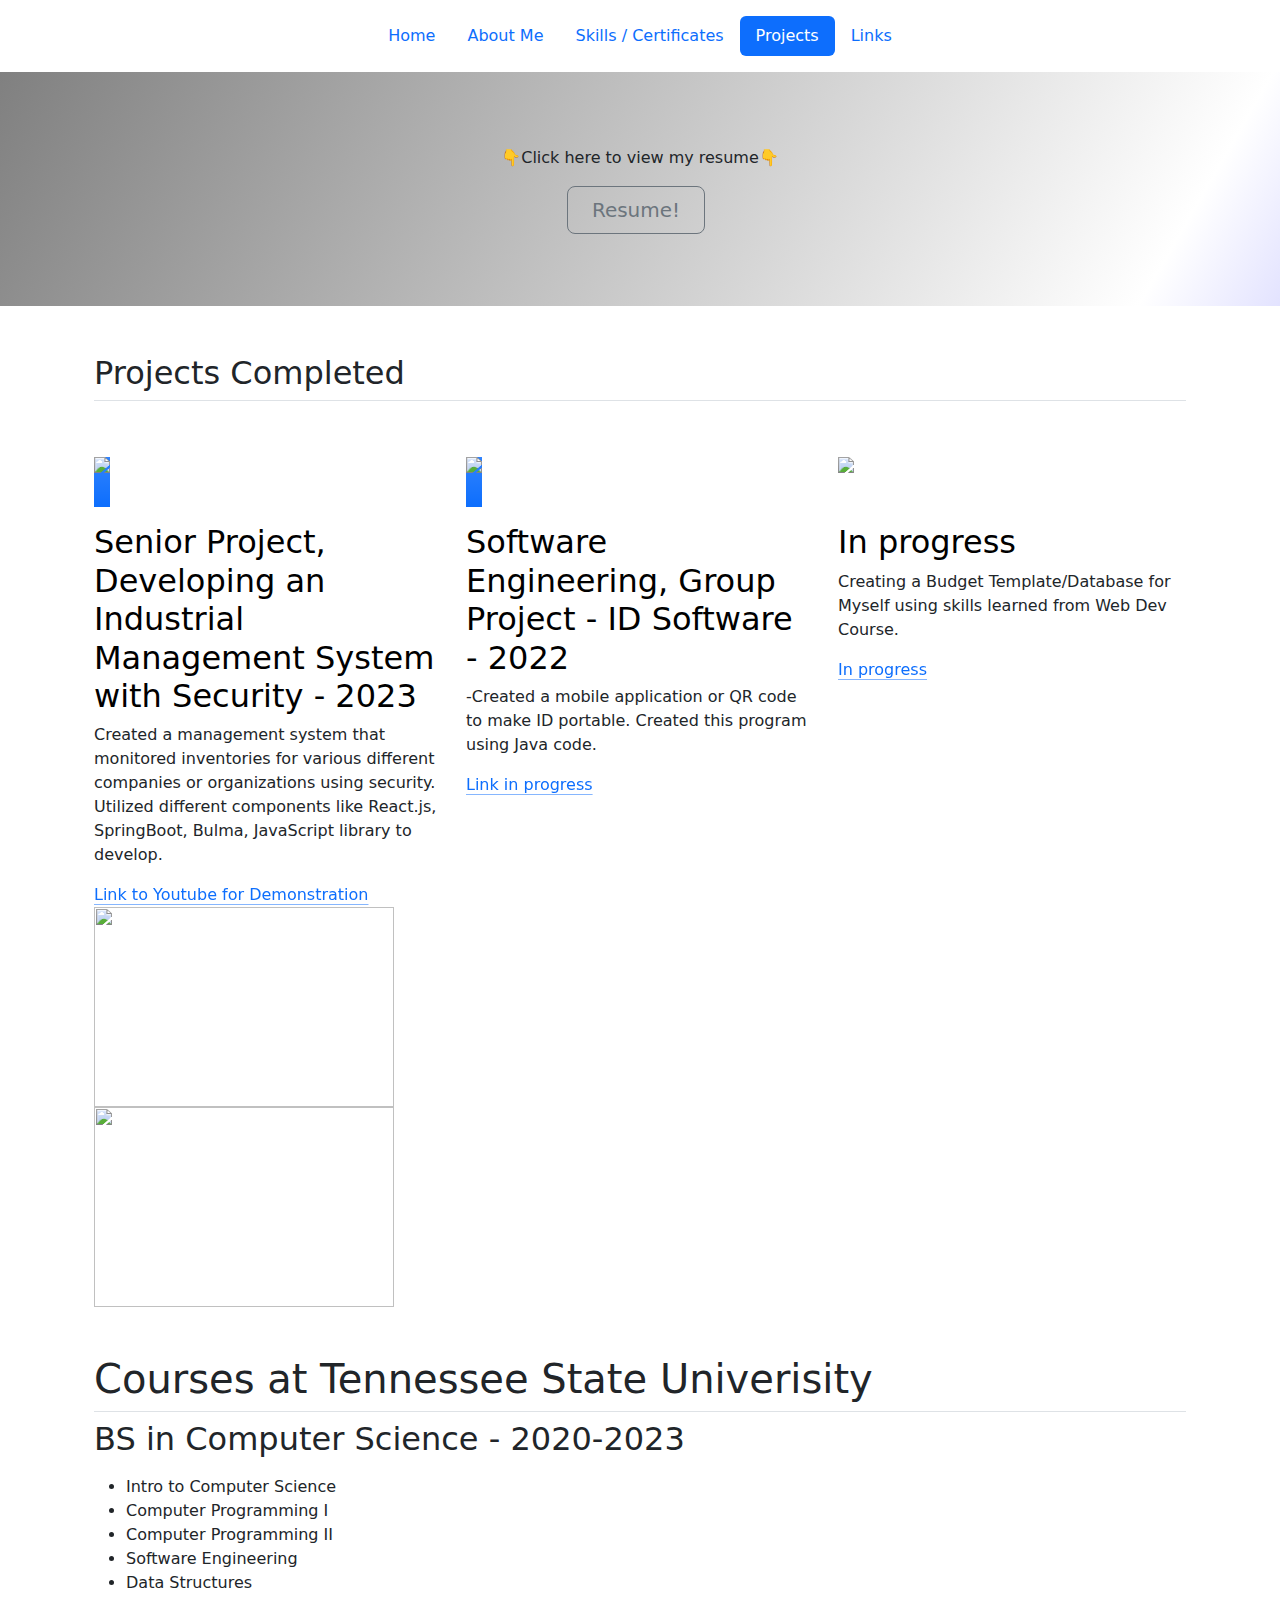
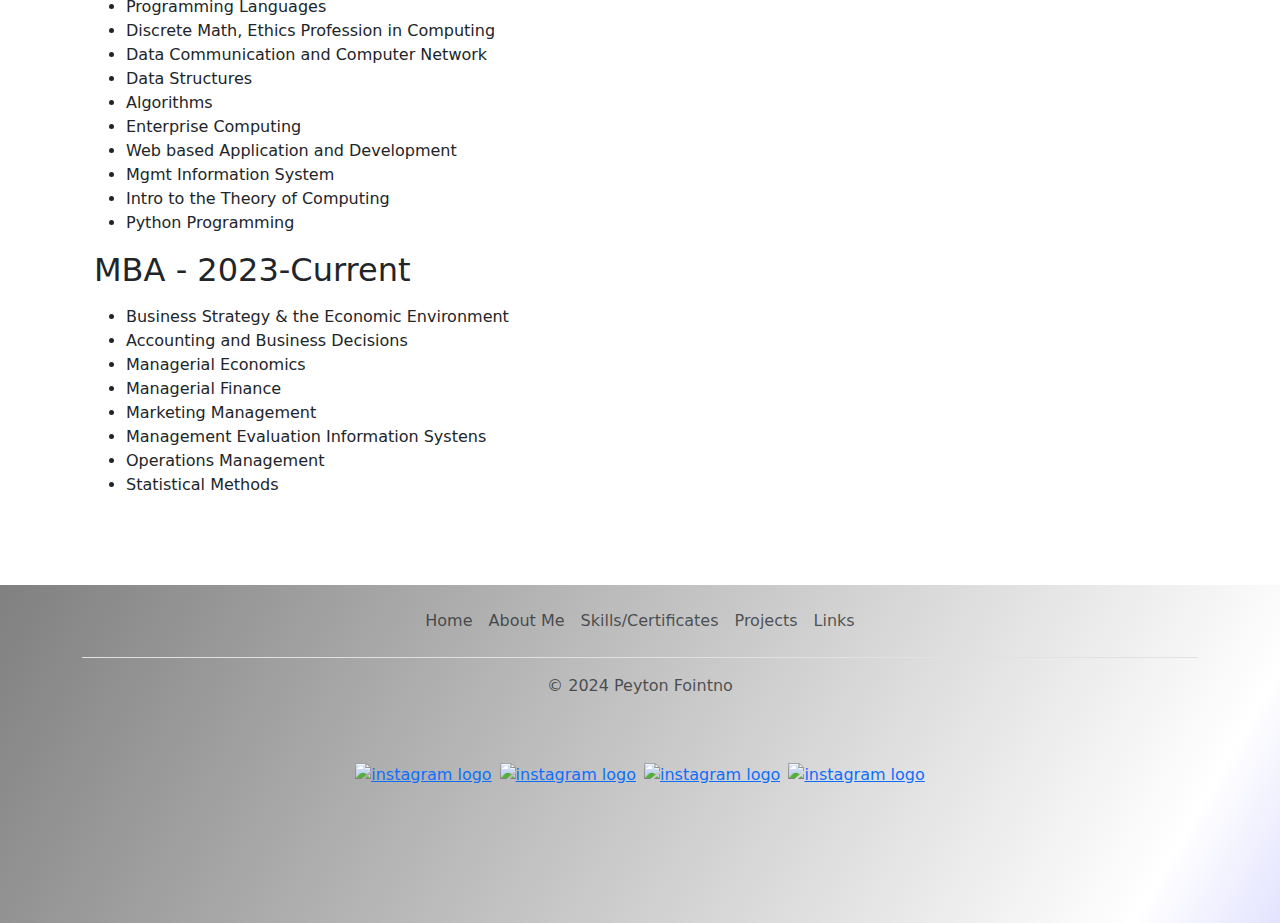
==== projects.html @ bd677a46 "Add files via upload" ====
<!DOCTYPE html>
<html lang="en">
<head>
    <meta charset="UTF-8">
    <meta name="viewport" content="width=device-width, initial-scale=1.0">
    <title>Peyton Fointno's Projects</title>
    <link href="https://cdn.jsdelivr.net/npm/bootstrap@5.3.3/dist/css/bootstrap.min.css" rel="stylesheet" integrity="sha384-QWTKZyjpPEjISv5WaRU9OFeRpok6YctnYmDr5pNlyT2bRjXh0JMhjY6hW+ALEwIH" crossorigin="anonymous">
    <link rel="stylesheet" href="./styles.css">
</head>
<body>
    <section>
        <div class="container">
        <header class="d-flex justify-content-center py-3 ">
          <ul class="nav nav-pills">
            <li class="nav-item"><a href="index.html" class="nav-link " >Home</a></li>
            <li class="nav-item"><a href="about.html" class="nav-link">About Me</a></li>
            <li class="nav-item"><a href="skills.html" class="nav-link">Skills / Certificates</a></li>
            <li class="nav-item"><a href="projects.html" class="nav-link active" aria-current="page">Projects</a></li>
            <li class="nav-item"><a href="links.html" class="nav-link">Links</a></li>
          </ul>
        </header>
      </div>
    </section>
    <section title="start" class="gradient-background"> 
        <div class="start-container pb-5">
        <div class="px-4 py-2 my-3 text-center">
              <p>👇Click here to view my resume👇</p>
        
              <a href="./images/PeytonFointno_Resume.pdf" >
                <button type="button" class="btn btn-outline-secondary btn-lg px-4 me-md-2">Resume!</button></a>
            </div>
          </div>
        </div>
     </section>
    <section>
        <div class="container px-4 py-5" id="featured-3">
            <h2 class="pb-2 border-bottom">Projects Completed</h2>
            <div class="row g-4 py-5 row-cols-1 row-cols-lg-3">
              <div class="feature col">
                <div class="feature-icon d-inline-flex align-items-center justify-content-center text-bg-primary bg-gradient fs-2 mb-3">
                  <!-- <svg class="bi" width="1em" height="1em"><use xlink:href="#collection"></use></svg> -->
                  <img src="./images/tsu.png" style="height: 50px;"/></p> 
                </div>
                <h3 class="fs-2 text-body-emphasis">
                    Senior Project, Developing an Industrial Management System with Security - 2023</h3>
                <p>Created a management system that monitored inventories for various different companies or organizations using security. Utilized different components like React.js, SpringBoot, Bulma, JavaScript library to develop.
                    </p>
                <a href="https://youtu.be/lSQQSUp9XQw" class="icon-link">
                  Link to Youtube for Demonstration
                  <svg class="bi"><use xlink:href="#chevron-right"></use></svg>
                </a>
                <img src="./images/project.png" style="height: 200px; width: 300px;"/>
                <img src="./images/project2.png" style="height: 200px; width: 300px;"/>
              </div>
              <div class="feature col">
                <div class="feature-icon d-inline-flex align-items-center justify-content-center text-bg-primary bg-gradient fs-2 mb-3">
                  <!-- <svg class="bi" width="1em" height="1em"><use xlink:href="#people-circle"></use></svg> -->
                  <img src="./images/tsu.png" style="height: 50px;"/></p> 
                </div>
                <h3 class="fs-2 text-body-emphasis">
                    Software Engineering, Group Project - ID Software - 2022</h3>
                <p>-Created a mobile application or QR code to make ID portable. Created this program using Java code.</p>
                <a href="#" class="icon-link">
                  Link in progress
                  <svg class="bi"><use xlink:href="#chevron-right"></use></svg>
                </a>
              </div>
              <div class="feature col">
                <div class="feature-icon d-inline-flex align-items-center justify-content-center t bg-gradient fs-2 mb-3">
                  <!-- <svg class="bi" width="1em" height="1em"><use xlink:href="#toggles2"></use></svg> -->
                  <img src="./icons/bouncing-circles.svg" style="height: 50px;"/></p> 
                  
                </div>
                <h3 class="fs-2 text-body-emphasis">In progress</h3>
                <p>Creating a Budget Template/Database for Myself using skills learned from Web Dev Course.</p>
                <a href="#" class="icon-link">
                  In progress
                  <svg class="bi"><use xlink:href="#chevron-right"></use></svg>
                </a>
              </div>

        </div>
        <div>
            <h1 class="pb-2 border-bottom">Courses at Tennessee State Univerisity</h1>
            <h2 class="pb-2">BS in Computer Science - 2020-2023</h2>
            <ul>
            <li>Intro to Computer Science</li>
            <li> Computer Programming I</li>
            <li>Computer Programming II</li>
            <li> Software Engineering</li>
            <li> Data Structures</li>
            <li> Programming Languages</li>
            <li>Discrete Math, Ethics Profession in Computing</li>
            <li>Data Communication and Computer Network</li>
            <li> Data Structures</li>
            <li> Algorithms</li>
            <li> Enterprise Computing</li>
            <li>Web based Application and Development</li>
            <li> Mgmt Information System</li>
            <li> Intro to the Theory of Computing</li>
            <li> Python Programming</li>
          </ul>
          <h2 class="pb-2"> MBA - 2023-Current</h2>
          <ul>
            <li>Business Strategy & the Economic Environment</li>
            <li> Accounting and Business Decisions</li>
            <li>Managerial Economics</li>
            <li> Managerial Finance</li>
            <li> Marketing Management</li>
            <li> Management Evaluation Information Systens</li>
            <li>Operations Management</li>
            <li>Statistical Methods</li>
          </ul>
      </div>
          </div>
    </section>
    <section title="footer" class="gradient-background pb-5">
        <div class="container">
            <footer class="py-3 my-4">
              <ul class="nav justify-content-center border-bottom pb-3 mb-3">
                <li class="nav-item"><a href="index.html" class="nav-link px-2 text-body-secondary">Home</a></li>
                <li class="nav-item"><a href="about.html" class="nav-link px-2 text-body-secondary">About Me</a></li>
                <li class="nav-item"><a href="skills.html" class="nav-link px-2 text-body-secondary">Skills/Certificates</a></li>
                <li class="nav-item"><a href="projects.html" class="nav-link px-2 text-body-secondary">Projects</a></li>
                <li class="nav-item"><a href="links.html" class="nav-link px-2 text-body-secondary">Links</a></li>
              </ul>
              <p class="text-center text-body-secondary">© 2024 Peyton Fointno</p>
              <div class="d-flex gap-2 justify-content-center py-5">
                <a href=https://www.instagram.com/peyfointno/">
                    <img src="./icons/instagram-2016-5.svg" alt="instagram logo" style="height:30px;">
                  </a>
                  <a href=https://x.com/pey_fointno/">
                    <img src="./icons/twitter-6.svg" alt="instagram logo" style="height:30px;">
                  </a>
                  <a href=https://www.linkedin.com/in/peyton-fointno-362b26247/">
                    <img src="./icons/linkedin-icon-2.svg" alt="instagram logo" style="height:30px;">
                  </a>
                  <a href=https://github.com/pfointno/">
                    <img src="./icons/github-icon-2.svg" alt="instagram logo" style="height:30px;">
                  </a>
    </div>
            </footer>
          </div>
    </section>
</body>
</html>
---- styles.css ----
.gradient-background {
    background: linear-gradient(300deg, blue, white, gray);
    background-size: 180% 180%;
    animation: gradient-animation 10s ease infinite;
  }
  
  @keyframes gradient-animation {
    0% {
      background-position: 0% 50%;
    }
    50% {
      background-position: 100% 50%;
    }
    100% {
      background-position: 0% 50%;
    }
  }

  .start-container {
    position: relative;
    padding-top: 50px;
  }
  .top-cloud {
    position: absolute;
    left: 150px;
    top: 20px;
  }
  .bottom-cloud {
    position: absolute;
    right: 150px;
    top: 170px;
  }
  .top-softball {
    position: absolute;
    height: 80px;
    left: 165px;
    top: 60px;
  }
  .bottom-softball {
    position: absolute;
    height: 80px;
    right: 180px;
    top: 210px;
  }
  .icon {
    height: 30px;
    width: 30px;
  }
  @media (max-width : 450px){
.top-cloud{
  position: absolute;
  height: 30px;
  right: 200px;
  top: 50px;
}
.top-softball {
  position: absolute;
  height: 30px;
  right: 180px;
  top: 80px;
}
.bottom-cloud{
  position: absolute;
  height: 30px;
  right: 150px;
  top: 250px;
}
.bottom-softball {
  position: absolute;
  height: 30px;
  right: 180px;
  top: 290px;
}
  }
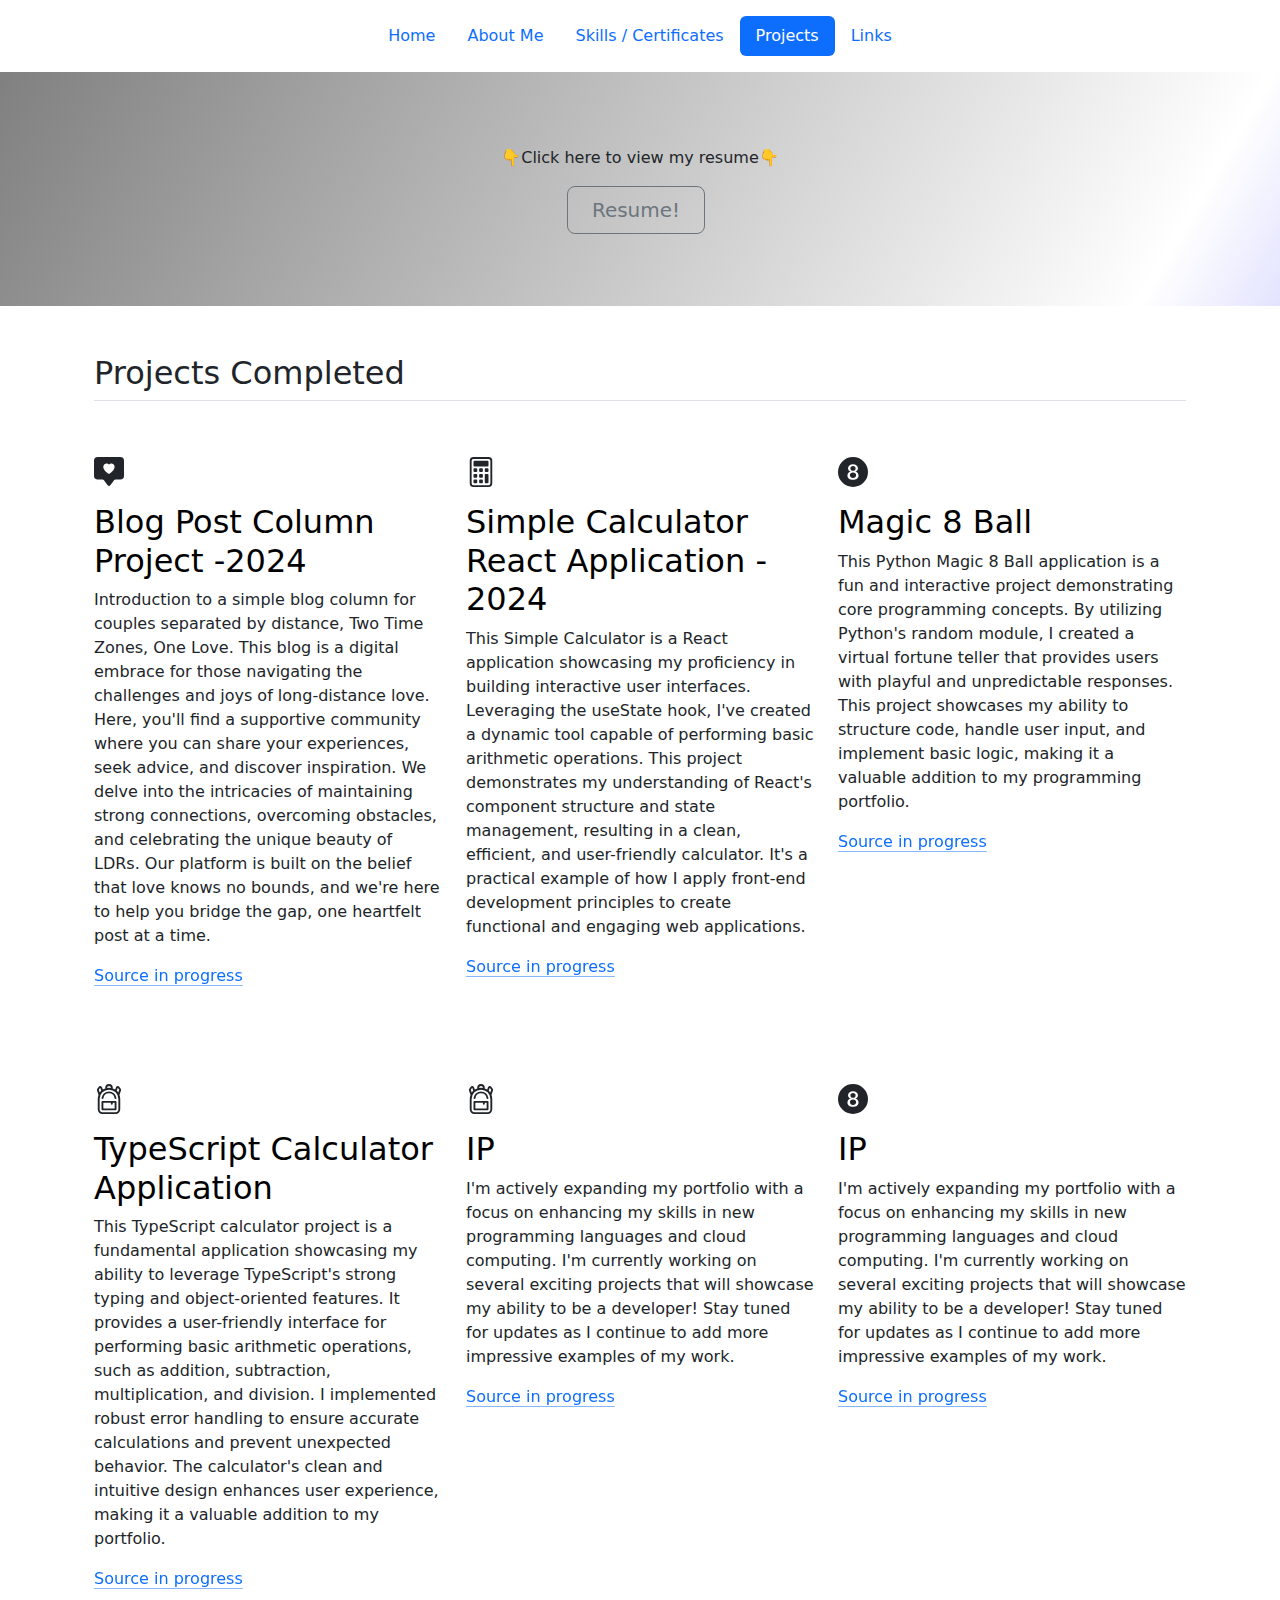
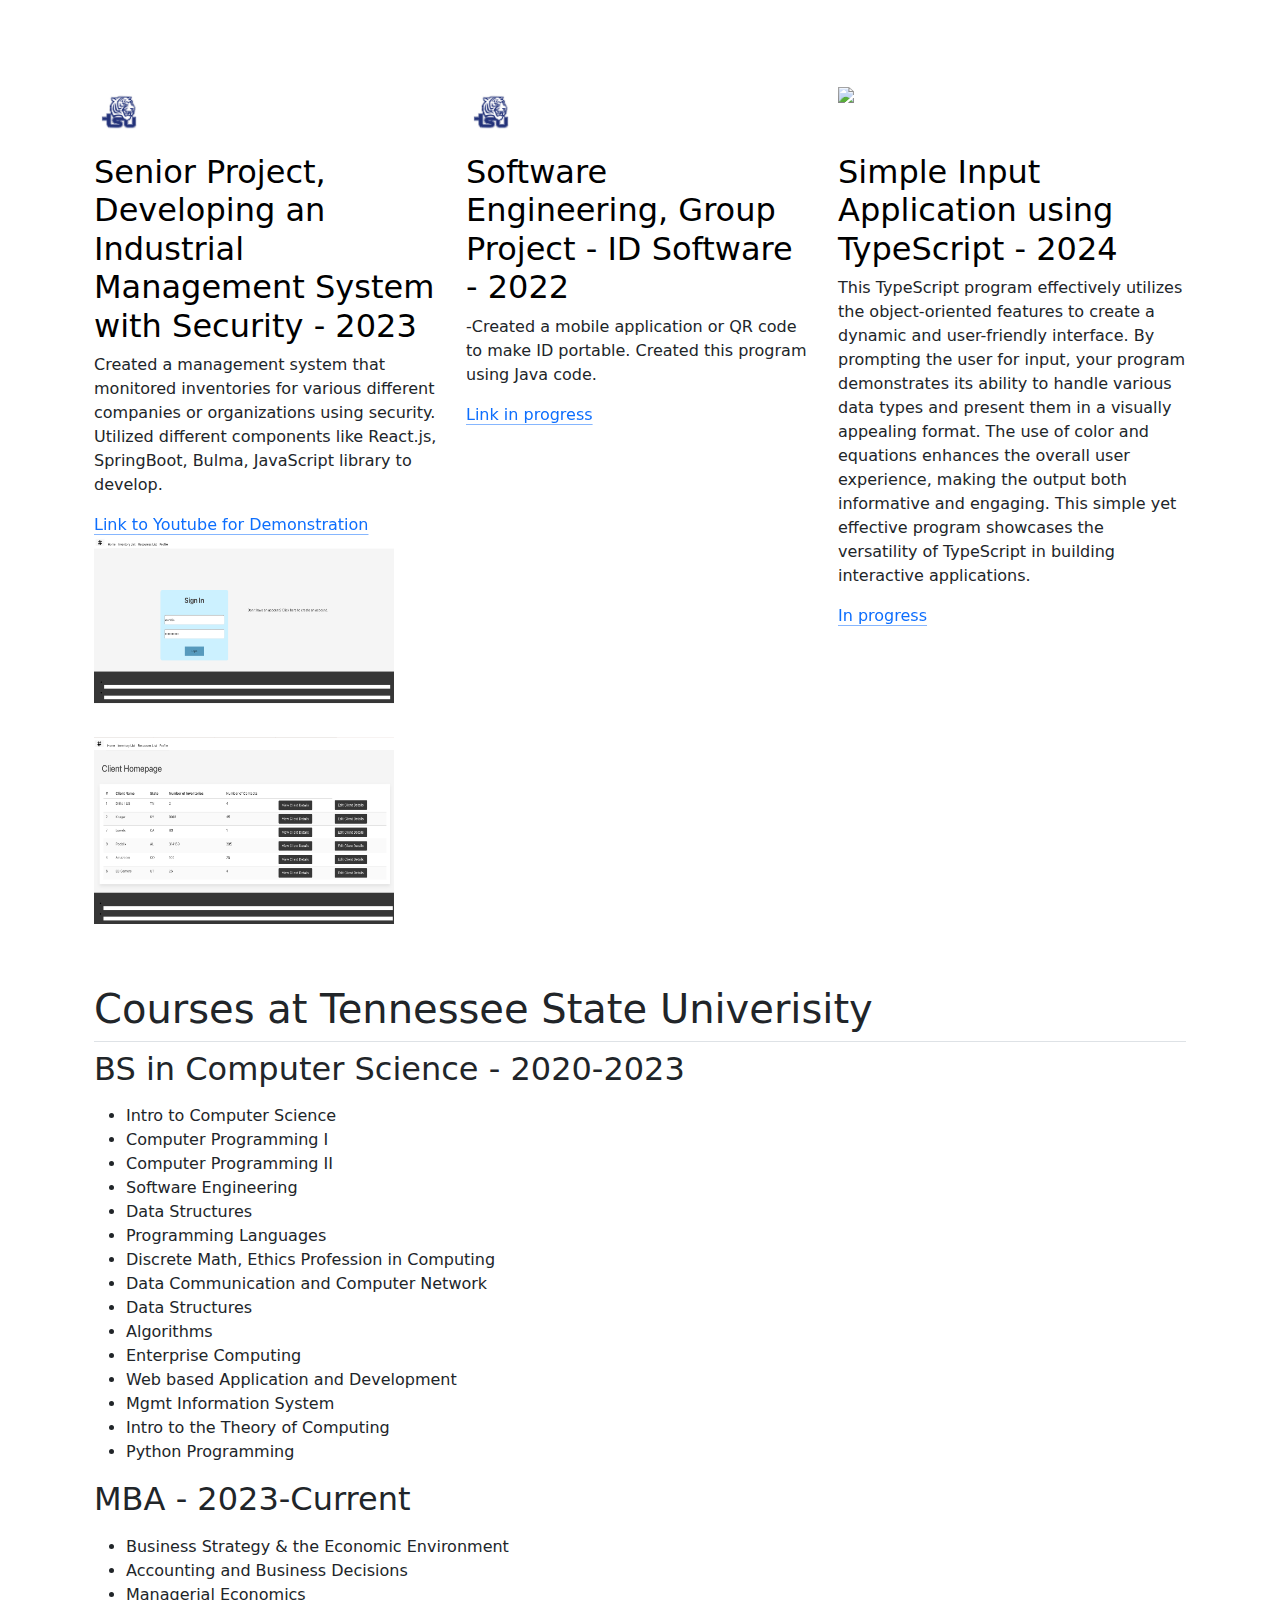
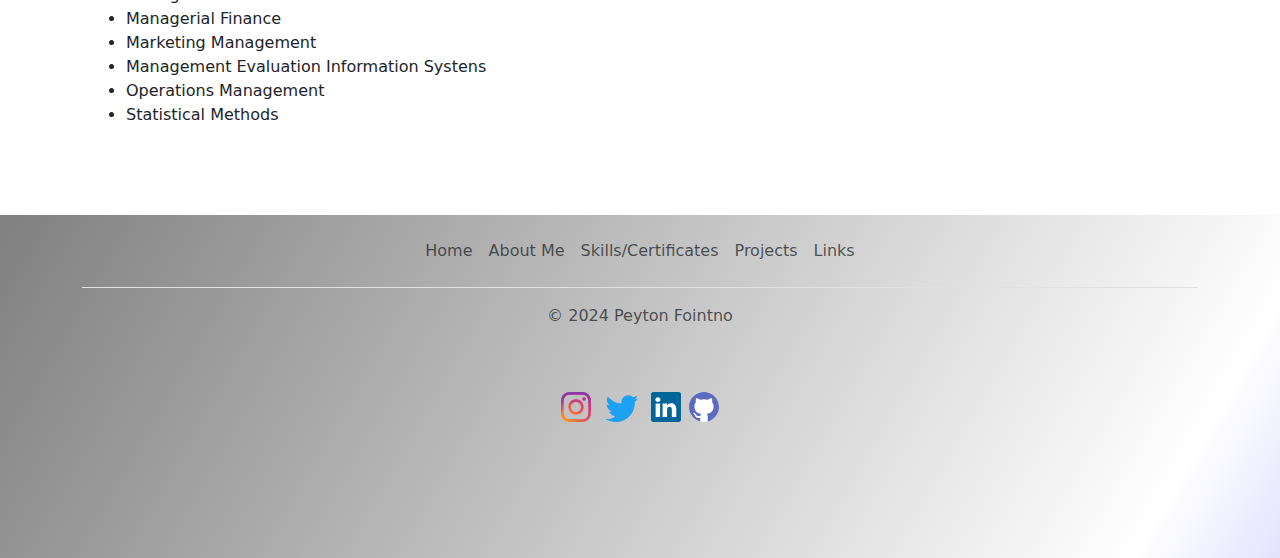
==== commit 54588f5c: "Add files via upload" ====
--- a/projects.html
+++ b/projects.html
@@ -35,6 +35,108 @@
     <section>
         <div class="container px-4 py-5" id="featured-3">
             <h2 class="pb-2 border-bottom">Projects Completed</h2>
+
+
+
+
+            
+
+
+            <div class="row g-4 py-5 row-cols-1 row-cols-lg-3">
+              <div class="feature col">
+                <div class="feature-icon d-inline-flex align-items-center justify-content-center bg-gradient fs-2 mb-3">
+          
+                  <svg xmlns="http://www.w3.org/2000/svg" width="30" height="30" fill="currentColor" class="bi bi-chat-square-heart-fill" viewBox="0 0 16 16">
+                    <path d="M2 0a2 2 0 0 0-2 2v8a2 2 0 0 0 2 2h2.5a1 1 0 0 1 .8.4l1.9 2.533a1 1 0 0 0 1.6 0l1.9-2.533a1 1 0 0 1 .8-.4H14a2 2 0 0 0 2-2V2a2 2 0 0 0-2-2zm6 3.993c1.664-1.711 5.825 1.283 0 5.132-5.825-3.85-1.664-6.843 0-5.132"/>
+                  </svg>
+                </div>
+                <h3 class="fs-2 text-body-emphasis">Blog Post Column Project -2024</h3>
+                <p>Introduction to a simple blog column for couples separated by distance, Two Time Zones, One Love. This blog is a digital embrace for those navigating the challenges and joys of long-distance love. Here, you'll find a supportive community where you can share your experiences, seek advice, and discover inspiration. We delve into the intricacies of maintaining strong connections, overcoming obstacles, and celebrating the unique beauty of LDRs. Our platform is built on the belief that love knows no bounds, and we're here to help you bridge the gap, one heartfelt post at a time.</p>
+                <a href="#" class="icon-link">
+                  Source in progress
+                  <svg class="bi"><use xlink:href="#chevron-right"></use></svg>
+                </a>
+              </div>
+              <div class="feature col">
+                <div class="feature-icon d-inline-flex align-items-center justify-content-center bg-gradient fs-2 mb-3">
+                  <svg xmlns="http://www.w3.org/2000/svg" width="30" height="30" fill="currentColor" class="bi bi-calculator" viewBox="0 0 16 16">
+                    <path d="M12 1a1 1 0 0 1 1 1v12a1 1 0 0 1-1 1H4a1 1 0 0 1-1-1V2a1 1 0 0 1 1-1zM4 0a2 2 0 0 0-2 2v12a2 2 0 0 0 2 2h8a2 2 0 0 0 2-2V2a2 2 0 0 0-2-2z"/>
+                    <path d="M4 2.5a.5.5 0 0 1 .5-.5h7a.5.5 0 0 1 .5.5v2a.5.5 0 0 1-.5.5h-7a.5.5 0 0 1-.5-.5zm0 4a.5.5 0 0 1 .5-.5h1a.5.5 0 0 1 .5.5v1a.5.5 0 0 1-.5.5h-1a.5.5 0 0 1-.5-.5zm0 3a.5.5 0 0 1 .5-.5h1a.5.5 0 0 1 .5.5v1a.5.5 0 0 1-.5.5h-1a.5.5 0 0 1-.5-.5zm0 3a.5.5 0 0 1 .5-.5h1a.5.5 0 0 1 .5.5v1a.5.5 0 0 1-.5.5h-1a.5.5 0 0 1-.5-.5zm3-6a.5.5 0 0 1 .5-.5h1a.5.5 0 0 1 .5.5v1a.5.5 0 0 1-.5.5h-1a.5.5 0 0 1-.5-.5zm0 3a.5.5 0 0 1 .5-.5h1a.5.5 0 0 1 .5.5v1a.5.5 0 0 1-.5.5h-1a.5.5 0 0 1-.5-.5zm0 3a.5.5 0 0 1 .5-.5h1a.5.5 0 0 1 .5.5v1a.5.5 0 0 1-.5.5h-1a.5.5 0 0 1-.5-.5zm3-6a.5.5 0 0 1 .5-.5h1a.5.5 0 0 1 .5.5v1a.5.5 0 0 1-.5.5h-1a.5.5 0 0 1-.5-.5zm0 3a.5.5 0 0 1 .5-.5h1a.5.5 0 0 1 .5.5v4a.5.5 0 0 1-.5.5h-1a.5.5 0 0 1-.5-.5z"/>
+                  </svg>
+                </div>
+                <h3 class="fs-2 text-body-emphasis">Simple Calculator React Application - 2024</h3>
+                <p>This Simple Calculator is a React application showcasing my proficiency in building interactive user interfaces. Leveraging the useState hook, I've created a dynamic tool capable of performing basic arithmetic operations. This project demonstrates my understanding of React's component structure and state management, resulting in a clean, efficient, and user-friendly calculator. It's a practical example of how I apply front-end development principles to create functional and engaging web applications.</p>
+                <a href="#" class="icon-link">
+                  Source in progress
+                  <svg class="bi"><use xlink:href="#chevron-right"></use></svg>
+                </a>
+              </div>
+              <div class="feature col">
+                <div class="feature-icon d-inline-flex align-items-center justify-content-center bg-gradient fs-2 mb-3">
+                 
+                  <svg xmlns="http://www.w3.org/2000/svg" width="30" height="30" fill="currentColor" class="bi bi-8-circle-fill" viewBox="0 0 16 16">
+                    <path d="M16 8A8 8 0 1 1 0 8a8 8 0 0 1 16 0m-5.03 1.803c0-1.248-.943-1.84-1.646-1.992v-.065c.598-.187 1.336-.72 1.336-1.781 0-1.225-1.084-2.121-2.654-2.121s-2.66.896-2.66 2.12c0 1.044.709 1.589 1.33 1.782v.065c-.697.152-1.647.732-1.647 2.003 0 1.39 1.19 2.344 2.953 2.344 1.77 0 2.989-.96 2.989-2.355Zm-4.347-3.71c0 .739.586 1.255 1.383 1.255s1.377-.516 1.377-1.254c0-.733-.58-1.23-1.377-1.23s-1.383.497-1.383 1.23Zm-.281 3.645c0 .838.72 1.412 1.664 1.412.943 0 1.658-.574 1.658-1.412 0-.843-.715-1.424-1.658-1.424-.944 0-1.664.58-1.664 1.424"/>
+                  </svg>
+                </div>
+                <h3 class="fs-2 text-body-emphasis">Magic 8 Ball</h3>
+                <p>This Python Magic 8 Ball application is a fun and interactive project demonstrating core programming concepts. By utilizing Python's random module, I created a virtual fortune teller that provides users with playful and unpredictable responses. This project showcases my ability to structure code, handle user input, and implement basic logic, making it a valuable addition to my programming portfolio.</p>
+                <a href="#" class="icon-link">
+                  Source in progress
+                  <svg class="bi"><use xlink:href="#chevron-right"></use></svg>
+                </a>
+              </div>
+            </div>
+
+
+            <div class="row g-4 py-5 row-cols-1 row-cols-lg-3">
+              <div class="feature col">
+                <div class="feature-icon d-inline-flex align-items-center justify-content-center bg-gradient fs-2 mb-3">
+          
+                  <svg xmlns="http://www.w3.org/2000/svg" width="30" height="30" fill="currentColor" class="bi bi-backpack3" viewBox="0 0 16 16">
+                    <path d="M4.04 7.43a4 4 0 0 1 7.92 0 .5.5 0 1 1-.99.14 3 3 0 0 0-5.94 0 .5.5 0 1 1-.99-.14M4 9.5a.5.5 0 0 1 .5-.5h7a.5.5 0 0 1 .5.5v4a.5.5 0 0 1-.5.5h-7a.5.5 0 0 1-.5-.5zm1 .5v3h6v-3h-1v.5a.5.5 0 0 1-1 0V10z"/>
+                    <path d="M6 2.341V2a2 2 0 1 1 4 0v.341c.465.165.904.385 1.308.653l.416-1.247a1 1 0 0 1 1.748-.284l.77 1.027a1 1 0 0 1 .15.917l-.803 2.407C13.854 6.49 14 7.229 14 8v5.5a2.5 2.5 0 0 1-2.5 2.5h-7A2.5 2.5 0 0 1 2 13.5V8c0-.771.146-1.509.41-2.186l-.802-2.407a1 1 0 0 1 .15-.917l.77-1.027a1 1 0 0 1 1.748.284l.416 1.247A6 6 0 0 1 6 2.34ZM7 2v.083a6 6 0 0 1 2 0V2a1 1 0 1 0-2 0m5.941 2.595.502-1.505-.77-1.027-.532 1.595q.447.427.8.937M3.86 3.658l-.532-1.595-.77 1.027.502 1.505q.352-.51.8-.937M8 3a5 5 0 0 0-5 5v5.5A1.5 1.5 0 0 0 4.5 15h7a1.5 1.5 0 0 0 1.5-1.5V8a5 5 0 0 0-5-5"/>
+                  </svg>
+                </div>
+                <h3 class="fs-2 text-body-emphasis">TypeScript Calculator Application</h3>
+                <p>This TypeScript calculator project is a fundamental application showcasing my ability to leverage TypeScript's strong typing and object-oriented features. It provides a user-friendly interface for performing basic arithmetic operations, such as addition, subtraction, multiplication, and division.
+                  I implemented robust error handling to ensure accurate calculations and prevent unexpected behavior. The calculator's clean and intuitive design enhances user experience, making it a valuable addition to my portfolio.</p>
+                <a href="#" class="icon-link">
+                  Source in progress
+                  <svg class="bi"><use xlink:href="#chevron-right"></use></svg>
+                </a>
+              </div>
+              <div class="feature col">
+                <div class="feature-icon d-inline-flex align-items-center justify-content-center bg-gradient fs-2 mb-3">
+                  <svg xmlns="http://www.w3.org/2000/svg" width="30" height="30" fill="currentColor" class="bi bi-backpack3" viewBox="0 0 16 16">
+                    <path d="M4.04 7.43a4 4 0 0 1 7.92 0 .5.5 0 1 1-.99.14 3 3 0 0 0-5.94 0 .5.5 0 1 1-.99-.14M4 9.5a.5.5 0 0 1 .5-.5h7a.5.5 0 0 1 .5.5v4a.5.5 0 0 1-.5.5h-7a.5.5 0 0 1-.5-.5zm1 .5v3h6v-3h-1v.5a.5.5 0 0 1-1 0V10z"/>
+                    <path d="M6 2.341V2a2 2 0 1 1 4 0v.341c.465.165.904.385 1.308.653l.416-1.247a1 1 0 0 1 1.748-.284l.77 1.027a1 1 0 0 1 .15.917l-.803 2.407C13.854 6.49 14 7.229 14 8v5.5a2.5 2.5 0 0 1-2.5 2.5h-7A2.5 2.5 0 0 1 2 13.5V8c0-.771.146-1.509.41-2.186l-.802-2.407a1 1 0 0 1 .15-.917l.77-1.027a1 1 0 0 1 1.748.284l.416 1.247A6 6 0 0 1 6 2.34ZM7 2v.083a6 6 0 0 1 2 0V2a1 1 0 1 0-2 0m5.941 2.595.502-1.505-.77-1.027-.532 1.595q.447.427.8.937M3.86 3.658l-.532-1.595-.77 1.027.502 1.505q.352-.51.8-.937M8 3a5 5 0 0 0-5 5v5.5A1.5 1.5 0 0 0 4.5 15h7a1.5 1.5 0 0 0 1.5-1.5V8a5 5 0 0 0-5-5"/>
+                  </svg>
+                  
+                </div>
+                <h3 class="fs-2 text-body-emphasis">IP</h3>
+                <p>I'm actively expanding my portfolio with a focus on enhancing my skills in new programming languages and cloud computing. I'm currently working on several exciting projects that will showcase my ability to be a developer! Stay tuned for updates as I continue to add more impressive examples of my work.</p>
+                <a href="#" class="icon-link">
+                  Source in progress
+                  <svg class="bi"><use xlink:href="#chevron-right"></use></svg>
+                </a>
+              </div>
+              <div class="feature col">
+                <div class="feature-icon d-inline-flex align-items-center justify-content-center bg-gradient fs-2 mb-3">
+                 
+                  <svg xmlns="http://www.w3.org/2000/svg" width="30" height="30" fill="currentColor" class="bi bi-8-circle-fill" viewBox="0 0 16 16">
+                    <path d="M16 8A8 8 0 1 1 0 8a8 8 0 0 1 16 0m-5.03 1.803c0-1.248-.943-1.84-1.646-1.992v-.065c.598-.187 1.336-.72 1.336-1.781 0-1.225-1.084-2.121-2.654-2.121s-2.66.896-2.66 2.12c0 1.044.709 1.589 1.33 1.782v.065c-.697.152-1.647.732-1.647 2.003 0 1.39 1.19 2.344 2.953 2.344 1.77 0 2.989-.96 2.989-2.355Zm-4.347-3.71c0 .739.586 1.255 1.383 1.255s1.377-.516 1.377-1.254c0-.733-.58-1.23-1.377-1.23s-1.383.497-1.383 1.23Zm-.281 3.645c0 .838.72 1.412 1.664 1.412.943 0 1.658-.574 1.658-1.412 0-.843-.715-1.424-1.658-1.424-.944 0-1.664.58-1.664 1.424"/>
+                  </svg>
+                </div>
+                <h3 class="fs-2 text-body-emphasis">IP</h3>
+                <p>I'm actively expanding my portfolio with a focus on enhancing my skills in new programming languages and cloud computing. I'm currently working on several exciting projects that will showcase my ability to be a developer! Stay tuned for updates as I continue to add more impressive examples of my work.</p>
+                <a href="#" class="icon-link">
+                  Source in progress
+                  <svg class="bi"><use xlink:href="#chevron-right"></use></svg>
+                </a>
+              </div>
+            </div>
+
+
             <div class="row g-4 py-5 row-cols-1 row-cols-lg-3">
               <div class="feature col">
                 <div class="feature-icon d-inline-flex align-items-center justify-content-center text-bg-primary bg-gradient fs-2 mb-3">
@@ -68,11 +170,11 @@
               <div class="feature col">
                 <div class="feature-icon d-inline-flex align-items-center justify-content-center t bg-gradient fs-2 mb-3">
                   <!-- <svg class="bi" width="1em" height="1em"><use xlink:href="#toggles2"></use></svg> -->
-                  <img src="./icons/bouncing-circles.svg" style="height: 50px;"/></p> 
+                  <img src="./icons/typescript-svgrepo-com.svg" style="height: 50px;"/></p> 
                   
                 </div>
-                <h3 class="fs-2 text-body-emphasis">In progress</h3>
-                <p>Creating a Budget Template/Database for Myself using skills learned from Web Dev Course.</p>
+                <h3 class="fs-2 text-body-emphasis">Simple Input Application using TypeScript - 2024</h3>
+                <p>This TypeScript program effectively utilizes the object-oriented features to create a dynamic and user-friendly interface. By prompting the user for input, your program demonstrates its ability to handle various data types and present them in a visually appealing format. The use of color and equations enhances the overall user experience, making the output both informative and engaging. This simple yet effective program showcases the versatility of TypeScript in building interactive applications.</p>
                 <a href="#" class="icon-link">
                   In progress
                   <svg class="bi"><use xlink:href="#chevron-right"></use></svg>
